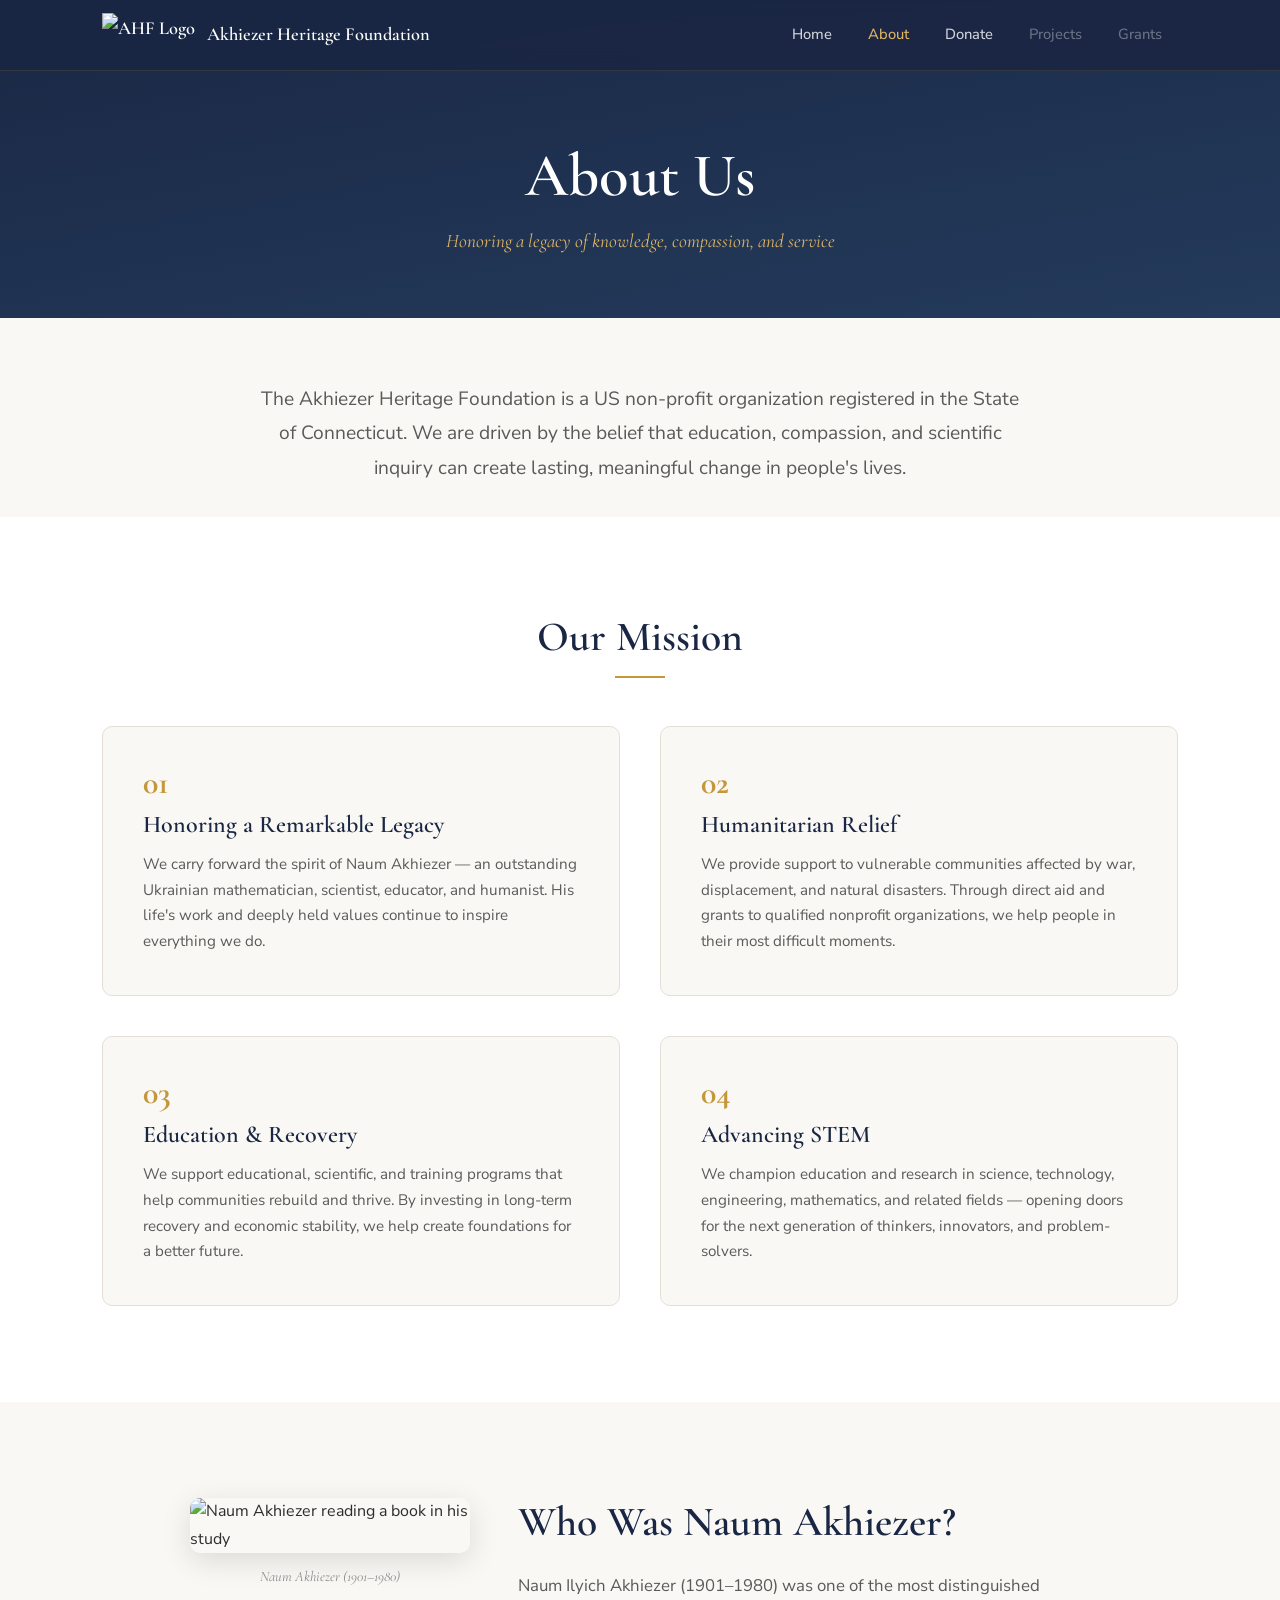
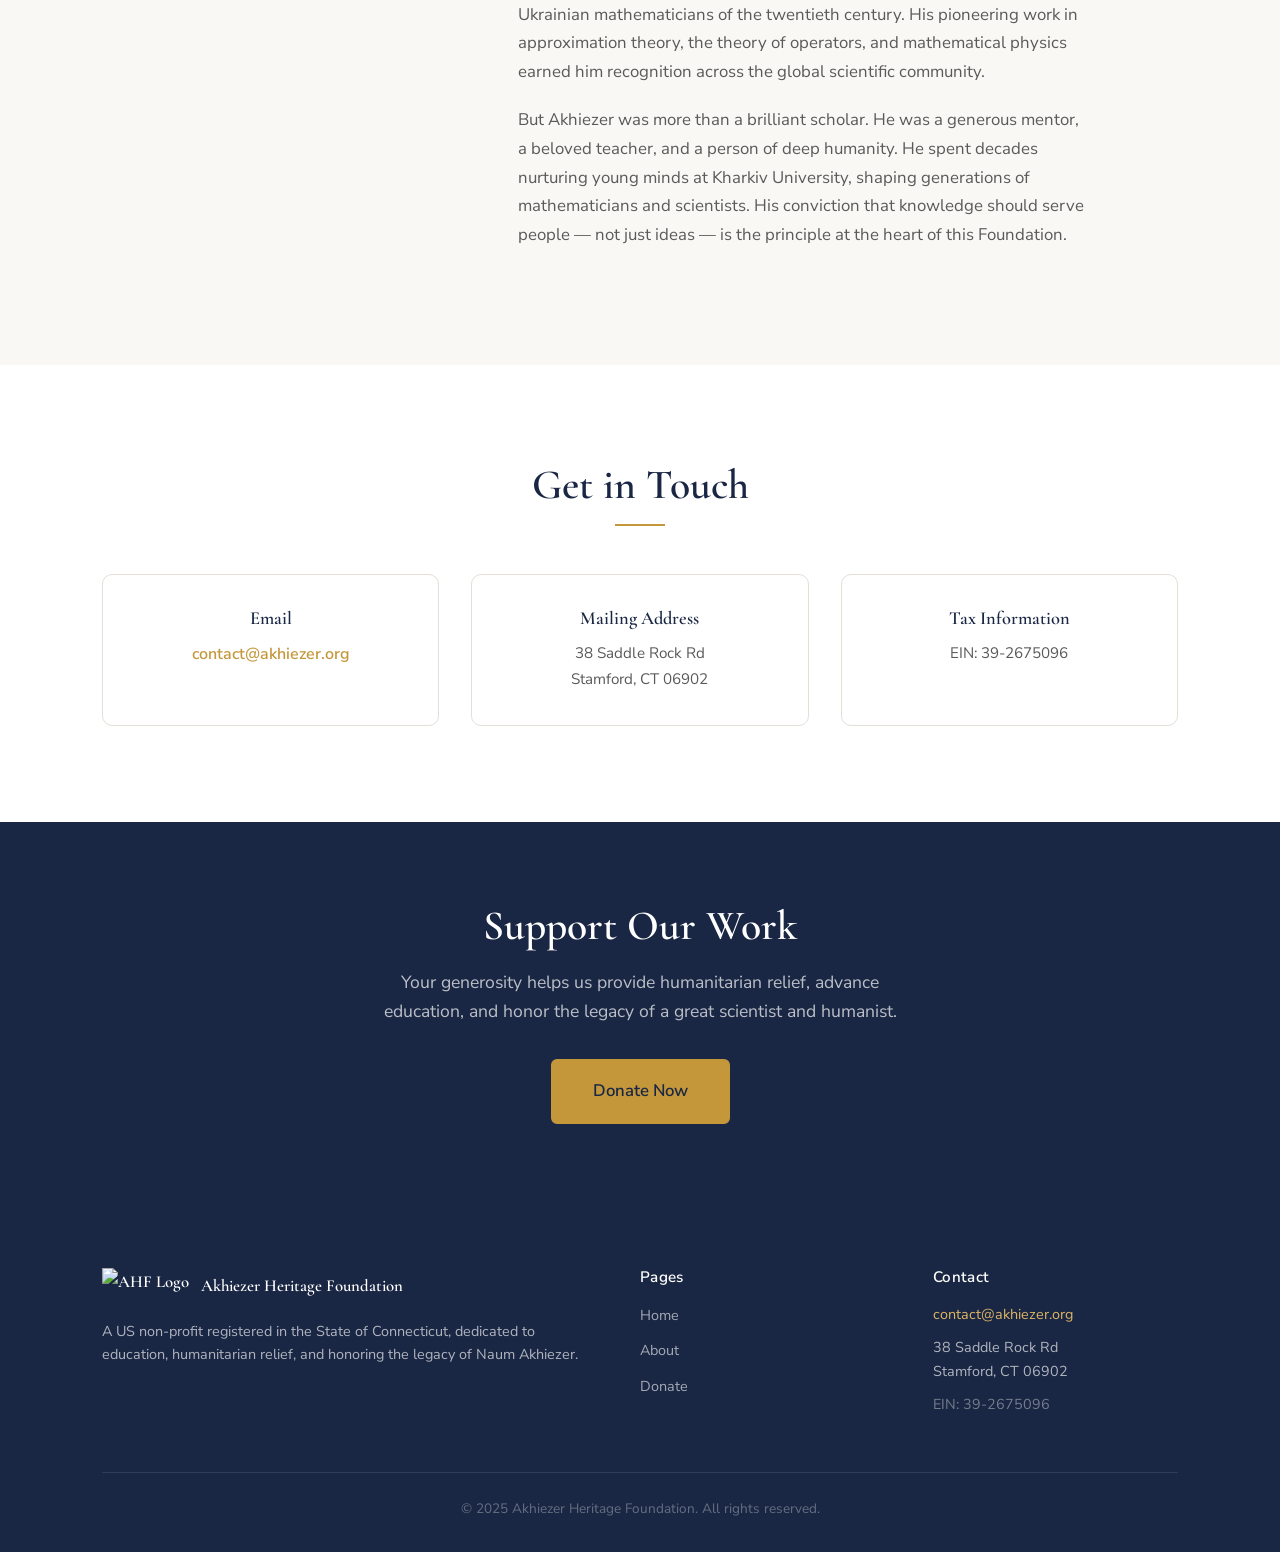
==== about.html @ db8b57c4 "Initial website version" ====
<!DOCTYPE html>
<html lang="en">
<head>
    <meta charset="UTF-8">
    <meta name="viewport" content="width=device-width, initial-scale=1.0">
    <title>About — Akhiezer Heritage Foundation</title>
    <link rel="stylesheet" href="styles.css">
    <link rel="preconnect" href="https://fonts.googleapis.com">
    <link rel="preconnect" href="https://fonts.gstatic.com" crossorigin>
    <link href="https://fonts.googleapis.com/css2?family=Cormorant+Garamond:ital,wght@0,400;0,500;0,600;0,700;1,400;1,500&family=Nunito+Sans:ital,wght@0,300;0,400;0,500;0,600;0,700;1,400&display=swap" rel="stylesheet">
</head>
<body>
    <nav class="navbar">
        <div class="nav-container">
            <a href="index.html" class="nav-logo">
                <img src="images/AHF_logo.jpeg" alt="AHF Logo" class="logo-img">
                <span class="logo-text">Akhiezer Heritage Foundation</span>
            </a>
            <button class="nav-toggle" aria-label="Toggle navigation">
                <span></span><span></span><span></span>
            </button>
            <ul class="nav-links">
                <li><a href="index.html">Home</a></li>
                <li><a href="about.html" class="active">About</a></li>
                <li><a href="donate.html">Donate</a></li>
                <li><a href="#" class="coming-soon">Projects</a></li>
                <li><a href="#" class="coming-soon">Grants</a></li>
            </ul>
        </div>
    </nav>

    <header class="page-header">
        <div class="container">
            <h1>About Us</h1>
            <p class="page-subtitle">Honoring a legacy of knowledge, compassion, and service</p>
        </div>
    </header>

    <section class="about-intro">
        <div class="container">
            <div class="about-lead">
                <p class="lead-text">The Akhiezer Heritage Foundation is a US non-profit organization registered in the State of Connecticut. We are driven by the belief that education, compassion, and scientific inquiry can create lasting, meaningful change in people's lives.</p>
            </div>
        </div>
    </section>

    <section class="about-mission">
        <div class="container">
            <h2 class="section-title">Our Mission</h2>
            <div class="mission-grid">
                <div class="mission-item">
                    <div class="mission-number">01</div>
                    <h3>Honoring a Remarkable Legacy</h3>
                    <p>We carry forward the spirit of Naum Akhiezer — an outstanding Ukrainian mathematician, scientist, educator, and humanist. His life's work and deeply held values continue to inspire everything we do.</p>
                </div>
                <div class="mission-item">
                    <div class="mission-number">02</div>
                    <h3>Humanitarian Relief</h3>
                    <p>We provide support to vulnerable communities affected by war, displacement, and natural disasters. Through direct aid and grants to qualified nonprofit organizations, we help people in their most difficult moments.</p>
                </div>
                <div class="mission-item">
                    <div class="mission-number">03</div>
                    <h3>Education & Recovery</h3>
                    <p>We support educational, scientific, and training programs that help communities rebuild and thrive. By investing in long-term recovery and economic stability, we help create foundations for a better future.</p>
                </div>
                <div class="mission-item">
                    <div class="mission-number">04</div>
                    <h3>Advancing STEM</h3>
                    <p>We champion education and research in science, technology, engineering, mathematics, and related fields — opening doors for the next generation of thinkers, innovators, and problem-solvers.</p>
                </div>
            </div>
        </div>
    </section>

    <section class="about-naum">
        <div class="container">
            <div class="naum-layout">
                <div class="naum-photo">
                    <img src="images/akhiezer.jpg" alt="Naum Akhiezer reading a book in his study">
                    <p class="photo-caption">Naum Akhiezer (1901–1980)</p>
                </div>
                <div class="naum-content">
                    <h2>Who Was Naum Akhiezer?</h2>
                    <p>Naum Ilyich Akhiezer (1901–1980) was one of the most distinguished Ukrainian mathematicians of the twentieth century. His pioneering work in approximation theory, the theory of operators, and mathematical physics earned him recognition across the global scientific community.</p>
                    <p>But Akhiezer was more than a brilliant scholar. He was a generous mentor, a beloved teacher, and a person of deep humanity. He spent decades nurturing young minds at Kharkiv University, shaping generations of mathematicians and scientists. His conviction that knowledge should serve people — not just ideas — is the principle at the heart of this Foundation.</p>
                </div>
            </div>
        </div>
    </section>

    <section class="about-contact">
        <div class="container">
            <h2 class="section-title">Get in Touch</h2>
            <div class="contact-grid">
                <div class="contact-card">
                    <h3>Email</h3>
                    <a href="mailto:contact@akhiezer.org">contact@akhiezer.org</a>
                </div>
                <div class="contact-card">
                    <h3>Mailing Address</h3>
                    <p>38 Saddle Rock Rd<br>Stamford, CT 06902</p>
                </div>
                <div class="contact-card">
                    <h3>Tax Information</h3>
                    <p>EIN: 39-2675096</p>
                </div>
            </div>
        </div>
    </section>

    <section class="cta">
        <div class="container">
            <div class="cta-content">
                <h2>Support Our Work</h2>
                <p>Your generosity helps us provide humanitarian relief, advance education, and honor the legacy of a great scientist and humanist.</p>
                <a href="donate.html" class="btn btn-primary btn-large">Donate Now</a>
            </div>
        </div>
    </section>

    <footer class="footer">
        <div class="container">
            <div class="footer-grid">
                <div class="footer-about">
                    <div class="footer-logo">
                        <img src="images/AHF_logo.jpeg" alt="AHF Logo" class="footer-logo-img">
                        <span>Akhiezer Heritage Foundation</span>
                    </div>
                    <p>A US non-profit registered in the State of Connecticut, dedicated to education, humanitarian relief, and honoring the legacy of Naum Akhiezer.</p>
                </div>
                <div class="footer-links">
                    <h4>Pages</h4>
                    <ul>
                        <li><a href="index.html">Home</a></li>
                        <li><a href="about.html">About</a></li>
                        <li><a href="donate.html">Donate</a></li>
                    </ul>
                </div>
                <div class="footer-contact">
                    <h4>Contact</h4>
                    <p><a href="mailto:contact@akhiezer.org">contact@akhiezer.org</a></p>
                    <p>38 Saddle Rock Rd<br>Stamford, CT 06902</p>
                    <p class="ein">EIN: 39-2675096</p>
                </div>
            </div>
            <div class="footer-bottom">
                <p>&copy; 2025 Akhiezer Heritage Foundation. All rights reserved.</p>
            </div>
        </div>
    </footer>

    <script src="main.js"></script>
</body>
</html>
---- styles.css ----
/* ==========================================
   Akhiezer Heritage Foundation — Styles
   Aesthetic: Warm, refined, editorial
   Fonts: Cormorant Garamond (display) + Nunito Sans (body)
   Palette: Deep navy, warm gold, soft cream
   ========================================== */

:root {
    --color-navy: #1a2744;
    --color-navy-light: #263a5e;
    --color-gold: #c4973b;
    --color-gold-light: #ddb565;
    --color-gold-pale: #f5e6c8;
    --color-cream: #faf8f4;
    --color-cream-dark: #f0ece4;
    --color-text: #2d2d2d;
    --color-text-light: #5a5a5a;
    --color-text-muted: #8a8a8a;
    --color-white: #ffffff;
    --color-border: #e4dfd6;

    --font-display: 'Cormorant Garamond', Georgia, serif;
    --font-body: 'Nunito Sans', -apple-system, BlinkMacSystemFont, sans-serif;

    --max-width: 1140px;
    --section-padding: 6rem 0;
}

/* ==========================================
   Reset & Base
   ========================================== */

*, *::before, *::after {
    margin: 0;
    padding: 0;
    box-sizing: border-box;
}

html {
    scroll-behavior: smooth;
    font-size: 16px;
}

body {
    font-family: var(--font-body);
    color: var(--color-text);
    background-color: var(--color-cream);
    line-height: 1.7;
    -webkit-font-smoothing: antialiased;
    -moz-osx-font-smoothing: grayscale;
}

img { max-width: 100%; display: block; }

a {
    color: var(--color-gold);
    text-decoration: none;
    transition: color 0.2s ease;
}
a:hover { color: var(--color-gold-light); }

.container {
    max-width: var(--max-width);
    margin: 0 auto;
    padding: 0 2rem;
}

/* ==========================================
   Typography
   ========================================== */

h1, h2, h3, h4 {
    font-family: var(--font-display);
    font-weight: 600;
    line-height: 1.2;
    color: var(--color-navy);
}

h1 { font-size: clamp(2.4rem, 5vw, 3.8rem); }
h2 { font-size: clamp(1.8rem, 3.5vw, 2.6rem); }
h3 { font-size: clamp(1.2rem, 2vw, 1.5rem); }

.section-title {
    text-align: center;
    margin-bottom: 3rem;
    position: relative;
}
.section-title::after {
    content: '';
    display: block;
    width: 50px;
    height: 2px;
    background: var(--color-gold);
    margin: 0.8rem auto 0;
}

/* ==========================================
   Navbar
   ========================================== */

.navbar {
    position: fixed;
    top: 0;
    left: 0;
    right: 0;
    z-index: 1000;
    background: rgba(26, 39, 68, 0.97);
    backdrop-filter: blur(10px);
    -webkit-backdrop-filter: blur(10px);
    border-bottom: 1px solid rgba(196, 151, 59, 0.15);
}

.nav-container {
    max-width: var(--max-width);
    margin: 0 auto;
    padding: 0 2rem;
    display: flex;
    align-items: center;
    justify-content: space-between;
    height: 70px;
}

.nav-logo {
    display: flex;
    align-items: center;
    gap: 0.75rem;
    color: var(--color-white);
    font-family: var(--font-display);
    font-size: 1.15rem;
    font-weight: 600;
    text-decoration: none;
}
.nav-logo:hover { color: var(--color-gold-pale); }

.logo-img {
    height: 44px;
    width: auto;
    object-fit: contain;
}

.nav-links {
    display: flex;
    list-style: none;
    gap: 0.25rem;
}

.nav-links a {
    display: block;
    padding: 0.5rem 1rem;
    color: rgba(255,255,255,0.8);
    font-size: 0.92rem;
    font-weight: 500;
    text-decoration: none;
    border-radius: 6px;
    transition: all 0.2s ease;
}
.nav-links a:hover { color: #fff; background: rgba(255,255,255,0.08); }
.nav-links a.active { color: var(--color-gold-light); }
.nav-links a.coming-soon {
    color: rgba(255,255,255,0.35);
    cursor: default;
    position: relative;
}
.nav-links a.coming-soon:hover {
    background: none;
    color: rgba(255,255,255,0.35);
}

.nav-toggle {
    display: none;
    flex-direction: column;
    gap: 5px;
    background: none;
    border: none;
    cursor: pointer;
    padding: 4px;
}
.nav-toggle span {
    display: block;
    width: 24px;
    height: 2px;
    background: #fff;
    border-radius: 2px;
    transition: 0.3s;
}

/* ==========================================
   Hero
   ========================================== */

.hero {
    position: relative;
    min-height: 85vh;
    display: flex;
    align-items: center;
    justify-content: center;
    text-align: center;
    overflow: hidden;
    padding: 120px 2rem 80px;
}

.hero-bg {
    position: absolute;
    inset: 0;
    background:
        radial-gradient(ellipse at 30% 20%, rgba(196, 151, 59, 0.08) 0%, transparent 60%),
        radial-gradient(ellipse at 70% 80%, rgba(196, 151, 59, 0.05) 0%, transparent 50%),
        linear-gradient(170deg, var(--color-navy) 0%, #1e3050 40%, #243b5c 100%);
    z-index: 0;
}

.hero-bg::before {
    content: '';
    position: absolute;
    inset: 0;
    background: url("data:image/svg+xml,%3Csvg width='60' height='60' viewBox='0 0 60 60' xmlns='http://www.w3.org/2000/svg'%3E%3Cg fill='none' fill-rule='evenodd'%3E%3Cg fill='%23c4973b' fill-opacity='0.03'%3E%3Cpath d='M36 34v-4h-2v4h-4v2h4v4h2v-4h4v-2h-4zm0-30V0h-2v4h-4v2h4v4h2V6h4V4h-4zM6 34v-4H4v4H0v2h4v4h2v-4h4v-2H6zM6 4V0H4v4H0v2h4v4h2V6h4V4H6z'/%3E%3C/g%3E%3C/g%3E%3C/svg%3E");
    opacity: 0.6;
}

.hero-content {
    position: relative;
    z-index: 1;
    max-width: 720px;
    animation: fadeUp 0.8s ease-out;
}

.hero-logo {
    width: 180px;
    height: auto;
    margin: 0 auto 2rem;
    filter: drop-shadow(0 4px 20px rgba(0,0,0,0.3));
}

.hero-tagline {
    font-family: var(--font-body);
    font-size: 0.85rem;
    font-weight: 600;
    letter-spacing: 0.15em;
    text-transform: uppercase;
    color: var(--color-gold);
    margin-bottom: 1.5rem;
}

.hero h1 {
    color: var(--color-white);
    font-weight: 700;
    margin-bottom: 1.5rem;
    line-height: 1.1;
}

.hero-description {
    font-size: 1.15rem;
    line-height: 1.75;
    color: rgba(255, 255, 255, 0.72);
    margin-bottom: 2.5rem;
    max-width: 580px;
    margin-left: auto;
    margin-right: auto;
}

.hero-actions {
    display: flex;
    gap: 1rem;
    justify-content: center;
    flex-wrap: wrap;
}

/* ==========================================
   Buttons
   ========================================== */

.btn {
    display: inline-block;
    padding: 0.8rem 2rem;
    font-family: var(--font-body);
    font-size: 0.95rem;
    font-weight: 600;
    border-radius: 6px;
    text-decoration: none;
    transition: all 0.25s ease;
    cursor: pointer;
    border: 2px solid transparent;
}

.btn-primary {
    background: var(--color-gold);
    color: var(--color-navy);
    border-color: var(--color-gold);
}
.btn-primary:hover {
    background: var(--color-gold-light);
    border-color: var(--color-gold-light);
    color: var(--color-navy);
    transform: translateY(-1px);
    box-shadow: 0 4px 16px rgba(196, 151, 59, 0.3);
}

.btn-secondary {
    background: transparent;
    color: var(--color-white);
    border-color: rgba(255,255,255,0.3);
}
.btn-secondary:hover {
    border-color: var(--color-gold);
    color: var(--color-gold);
}

.btn-outline {
    background: transparent;
    color: var(--color-navy);
    border-color: var(--color-navy);
}
.btn-outline:hover {
    background: var(--color-navy);
    color: var(--color-white);
}

.btn-large {
    padding: 1rem 2.5rem;
    font-size: 1.05rem;
}

.text-link {
    font-weight: 600;
    color: var(--color-gold);
    display: inline-block;
    border-bottom: 1px solid transparent;
    transition: border-color 0.2s;
}
.text-link:hover { border-color: var(--color-gold); }

/* ==========================================
   Pillars
   ========================================== */

.pillars {
    padding: var(--section-padding);
    background: var(--color-white);
}

.pillars-grid {
    display: grid;
    grid-template-columns: repeat(3, 1fr);
    gap: 2.5rem;
}

.pillar-card {
    padding: 2.5rem 2rem;
    border-radius: 10px;
    border: 1px solid var(--color-border);
    background: var(--color-cream);
    transition: transform 0.25s ease, box-shadow 0.25s ease;
}
.pillar-card:hover {
    transform: translateY(-4px);
    box-shadow: 0 12px 40px rgba(0,0,0,0.06);
}

.pillar-icon {
    width: 60px;
    height: 60px;
    border-radius: 50%;
    background: var(--color-gold-pale);
    color: var(--color-gold);
    display: flex;
    align-items: center;
    justify-content: center;
    margin-bottom: 1.5rem;
}

.pillar-card h3 {
    margin-bottom: 0.75rem;
}

.pillar-card p {
    color: var(--color-text-light);
    font-size: 0.95rem;
}

/* ==========================================
   Legacy (Homepage)
   ========================================== */

.legacy {
    padding: var(--section-padding);
    background: var(--color-cream);
}

.legacy-content {
    display: grid;
    grid-template-columns: 280px 1fr;
    gap: 3rem;
    align-items: start;
    max-width: 900px;
    margin: 0 auto;
}

.legacy-photo img,
.naum-photo img {
    border-radius: 10px;
    box-shadow: 0 8px 30px rgba(0,0,0,0.12);
    width: 100%;
    height: auto;
}

.photo-caption {
    text-align: center;
    font-family: var(--font-display);
    font-style: italic;
    font-size: 0.9rem;
    color: var(--color-text-muted);
    margin-top: 0.75rem;
}

.legacy-text h2 {
    margin-bottom: 1.5rem;
}

.legacy-text p {
    color: var(--color-text-light);
    font-size: 1.05rem;
    margin-bottom: 1.25rem;
}

.legacy-text .text-link {
    margin-top: 0.5rem;
}

/* ==========================================
   CTA
   ========================================== */

.cta {
    padding: 5rem 0;
    background: var(--color-navy);
    text-align: center;
}

.cta-content h2 {
    color: var(--color-white);
    margin-bottom: 1rem;
}

.cta-content p {
    color: rgba(255,255,255,0.7);
    font-size: 1.1rem;
    max-width: 520px;
    margin: 0 auto 2rem;
}

/* ==========================================
   Page Header (About, Donate)
   ========================================== */

.page-header {
    padding: 140px 0 60px;
    background: linear-gradient(170deg, var(--color-navy) 0%, #243b5c 100%);
    text-align: center;
}

.page-header h1 {
    color: var(--color-white);
    margin-bottom: 0.75rem;
}

.page-subtitle {
    font-family: var(--font-display);
    font-style: italic;
    font-size: 1.2rem;
    color: var(--color-gold-light);
}

/* ==========================================
   About Page
   ========================================== */

.about-intro {
    padding: 4rem 0 2rem;
}

.lead-text {
    font-size: 1.2rem;
    line-height: 1.8;
    color: var(--color-text-light);
    max-width: 760px;
    margin: 0 auto;
    text-align: center;
}

.about-mission {
    padding: var(--section-padding);
    background: var(--color-white);
}

.mission-grid {
    display: grid;
    grid-template-columns: repeat(2, 1fr);
    gap: 2.5rem;
}

.mission-item {
    padding: 2.5rem;
    border-radius: 10px;
    border: 1px solid var(--color-border);
    background: var(--color-cream);
}

.mission-number {
    font-family: var(--font-display);
    font-size: 2rem;
    font-weight: 700;
    color: var(--color-gold);
    margin-bottom: 0.75rem;
    line-height: 1;
}

.mission-item h3 {
    margin-bottom: 0.75rem;
}

.mission-item p {
    color: var(--color-text-light);
    font-size: 0.95rem;
}

/* Naum Akhiezer section on About page */
.about-naum {
    padding: var(--section-padding);
    background: var(--color-cream);
}

.naum-layout {
    display: grid;
    grid-template-columns: 280px 1fr;
    gap: 3rem;
    align-items: start;
    max-width: 900px;
    margin: 0 auto;
}

.naum-photo {
    position: sticky;
    top: 100px;
}

.naum-content h2 {
    margin-bottom: 1.5rem;
}

.naum-content p {
    color: var(--color-text-light);
    font-size: 1.05rem;
    margin-bottom: 1.25rem;
}

.about-contact {
    padding: var(--section-padding);
    background: var(--color-white);
}

.contact-grid {
    display: grid;
    grid-template-columns: repeat(3, 1fr);
    gap: 2rem;
    text-align: center;
}

.contact-card {
    padding: 2rem;
    border-radius: 10px;
    border: 1px solid var(--color-border);
}

.contact-card h3 {
    margin-bottom: 0.75rem;
    font-size: 1.15rem;
}

.contact-card a {
    color: var(--color-gold);
    font-weight: 600;
}

.contact-card p {
    color: var(--color-text-light);
    font-size: 0.95rem;
}

/* ==========================================
   Donate Page
   ========================================== */

.donate-intro {
    padding: 4rem 0 2rem;
}

.donate-tax-info {
    padding: 0 0 3rem;
}

.info-banner {
    max-width: 760px;
    margin: 0 auto;
    display: flex;
    gap: 1.5rem;
    padding: 2rem;
    background: var(--color-gold-pale);
    border-radius: 10px;
    border-left: 4px solid var(--color-gold);
}

.info-icon {
    flex-shrink: 0;
    color: var(--color-gold);
    margin-top: 2px;
}

.info-text h3 {
    margin-bottom: 0.5rem;
    font-size: 1.15rem;
}

.info-text p {
    color: var(--color-text-light);
    font-size: 0.95rem;
    margin-bottom: 0.5rem;
}
.info-text p:last-child { margin-bottom: 0; }

.donate-methods {
    padding: var(--section-padding);
    background: var(--color-white);
}

.methods-grid {
    display: grid;
    grid-template-columns: repeat(3, 1fr);
    gap: 2rem;
}

.method-card {
    padding: 2.5rem 2rem;
    border-radius: 10px;
    border: 1px solid var(--color-border);
    background: var(--color-cream);
    text-align: center;
    display: flex;
    flex-direction: column;
    align-items: center;
}

.method-icon {
    width: 72px;
    height: 72px;
    border-radius: 50%;
    background: var(--color-gold-pale);
    color: var(--color-gold);
    display: flex;
    align-items: center;
    justify-content: center;
    margin-bottom: 1.5rem;
}

.method-card h3 {
    margin-bottom: 0.75rem;
}

.method-card p {
    color: var(--color-text-light);
    font-size: 0.95rem;
    margin-bottom: 1.25rem;
}

.method-note {
    font-size: 0.85rem !important;
    color: var(--color-text-muted) !important;
    margin-top: auto;
    margin-bottom: 0 !important;
}

.paypal-button-wrapper {
    margin: 0.5rem 0 1rem;
}

.paypal-button-wrapper form {
    display: inline-block;
}

.check-details {
    text-align: left;
    width: 100%;
    padding: 1.25rem;
    background: var(--color-white);
    border-radius: 8px;
    border: 1px solid var(--color-border);
}

.check-details p {
    font-size: 0.92rem;
    margin-bottom: 0.75rem;
}
.check-details p:last-child { margin-bottom: 0; }

.donate-impact {
    padding: var(--section-padding);
    background: var(--color-cream);
    text-align: center;
}

.impact-content {
    max-width: 640px;
    margin: 0 auto;
}

.impact-content h2 {
    margin-bottom: 1.25rem;
}

.impact-content p {
    color: var(--color-text-light);
    font-size: 1.05rem;
}

/* ==========================================
   Footer
   ========================================== */

.footer {
    background: var(--color-navy);
    color: rgba(255,255,255,0.65);
    padding: 4rem 0 2rem;
}

.footer-grid {
    display: grid;
    grid-template-columns: 2fr 1fr 1fr;
    gap: 3rem;
    padding-bottom: 3rem;
    border-bottom: 1px solid rgba(255,255,255,0.1);
}

.footer-logo {
    display: flex;
    align-items: center;
    gap: 0.75rem;
    font-family: var(--font-display);
    font-size: 1.05rem;
    font-weight: 600;
    color: var(--color-white);
    margin-bottom: 1rem;
}

.footer-logo-img {
    height: 36px;
    width: auto;
    object-fit: contain;
}

.footer-about p {
    font-size: 0.9rem;
    line-height: 1.6;
}

.footer h4 {
    color: var(--color-white);
    font-size: 0.95rem;
    font-family: var(--font-body);
    font-weight: 600;
    margin-bottom: 1rem;
    letter-spacing: 0.02em;
}

.footer-links ul {
    list-style: none;
}

.footer-links li {
    margin-bottom: 0.5rem;
}

.footer-links a {
    color: rgba(255,255,255,0.6);
    font-size: 0.9rem;
    transition: color 0.2s;
}
.footer-links a:hover { color: var(--color-gold-light); }

.footer-contact p {
    font-size: 0.9rem;
    margin-bottom: 0.5rem;
}

.footer-contact a {
    color: var(--color-gold-light);
}

.ein {
    margin-top: 0.5rem;
    font-size: 0.85rem;
    opacity: 0.6;
}

.footer-bottom {
    padding-top: 1.5rem;
    text-align: center;
    font-size: 0.85rem;
    opacity: 0.5;
}

/* ==========================================
   Animations
   ========================================== */

@keyframes fadeUp {
    from {
        opacity: 0;
        transform: translateY(20px);
    }
    to {
        opacity: 1;
        transform: translateY(0);
    }
}

/* ==========================================
   Responsive
   ========================================== */

@media (max-width: 900px) {
    .pillars-grid,
    .methods-grid,
    .contact-grid {
        grid-template-columns: 1fr;
    }

    .mission-grid {
        grid-template-columns: 1fr;
    }

    .legacy-content,
    .naum-layout {
        grid-template-columns: 1fr;
        text-align: center;
    }

    .legacy-photo,
    .naum-photo {
        max-width: 300px;
        margin: 0 auto;
        position: static;
    }

    .legacy-text,
    .naum-content {
        text-align: left;
    }

    .footer-grid {
        grid-template-columns: 1fr;
        gap: 2rem;
    }

    .hero {
        min-height: 70vh;
        padding: 120px 1.5rem 60px;
    }

    .hero-logo {
        width: 140px;
    }
}

@media (max-width: 700px) {
    .nav-toggle { display: flex; }

    .nav-links {
        display: none;
        position: absolute;
        top: 70px;
        left: 0;
        right: 0;
        background: var(--color-navy);
        flex-direction: column;
        padding: 1rem;
        border-top: 1px solid rgba(255,255,255,0.08);
    }
    .nav-links.open { display: flex; }

    .nav-links a {
        padding: 0.75rem 1rem;
    }

    .info-banner {
        flex-direction: column;
    }

    .hero-description {
        font-size: 1rem;
    }

    .logo-text {
        font-size: 0.95rem;
    }
}
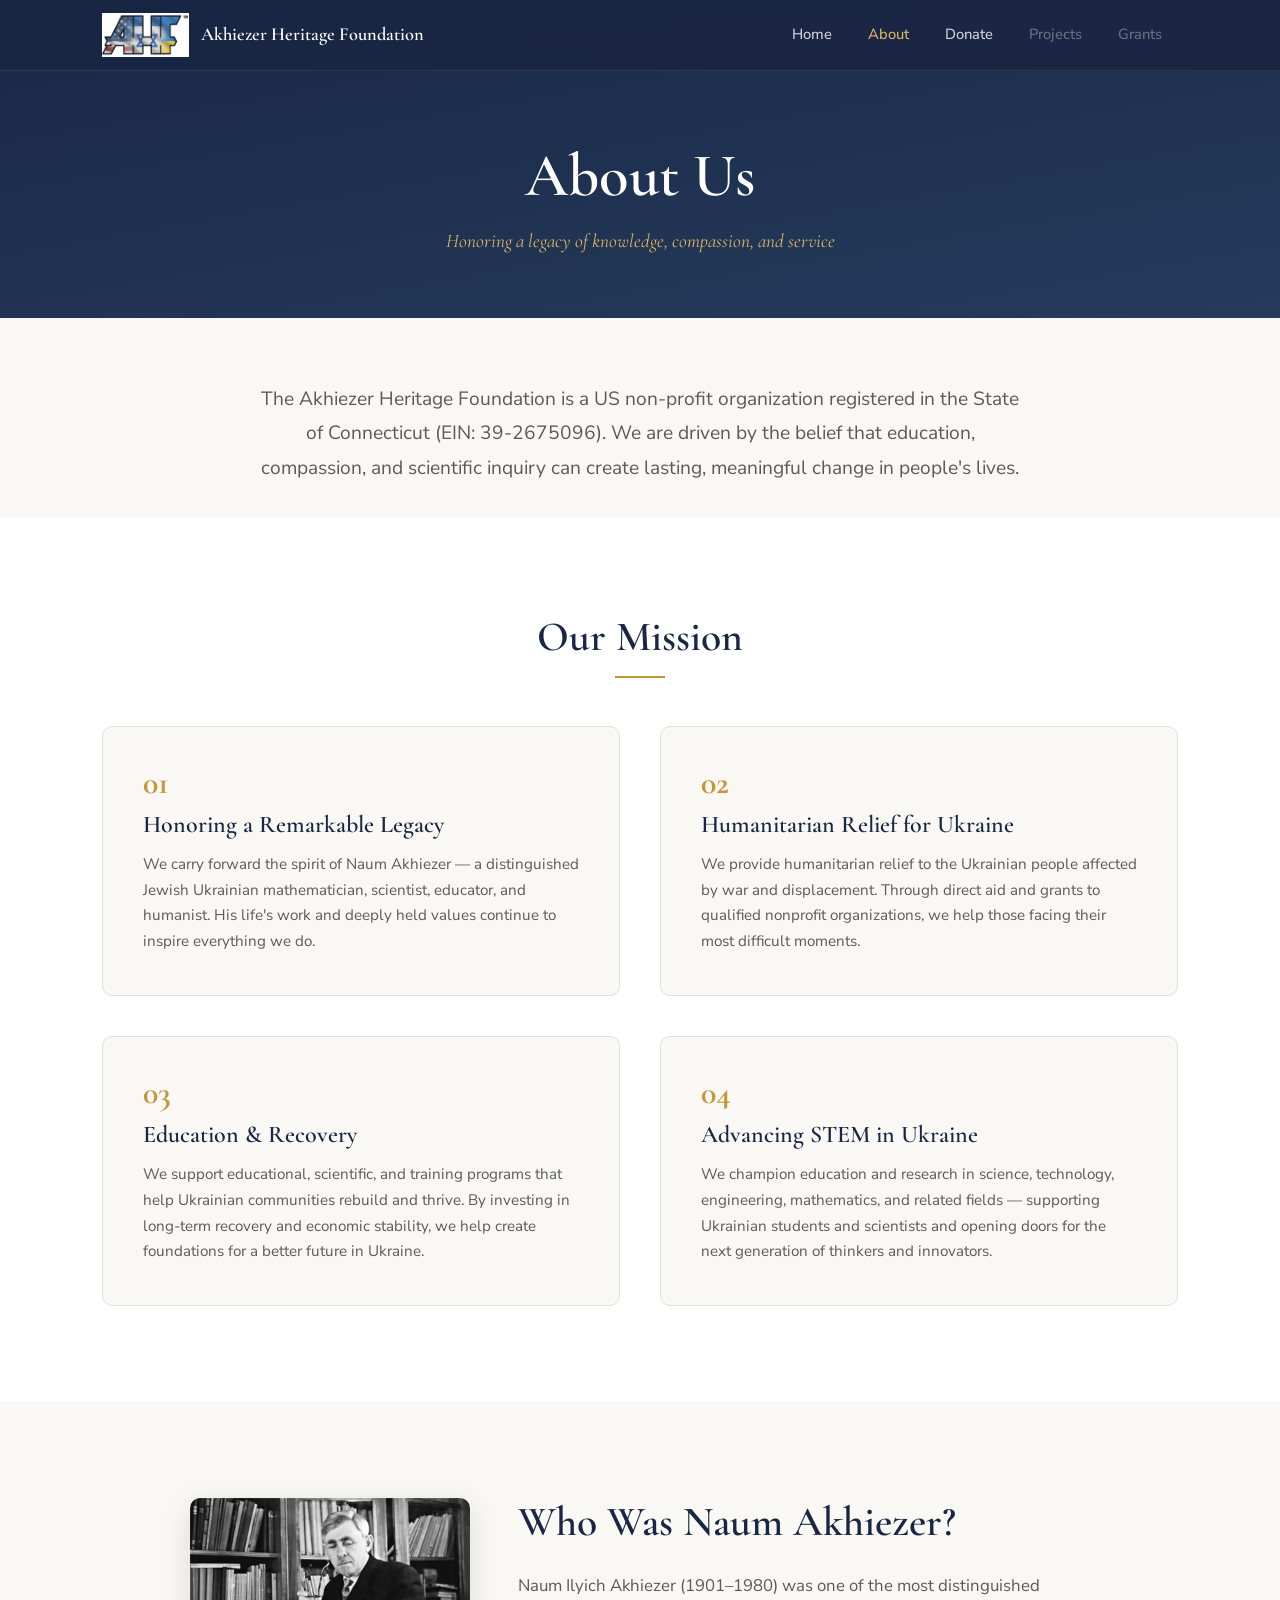
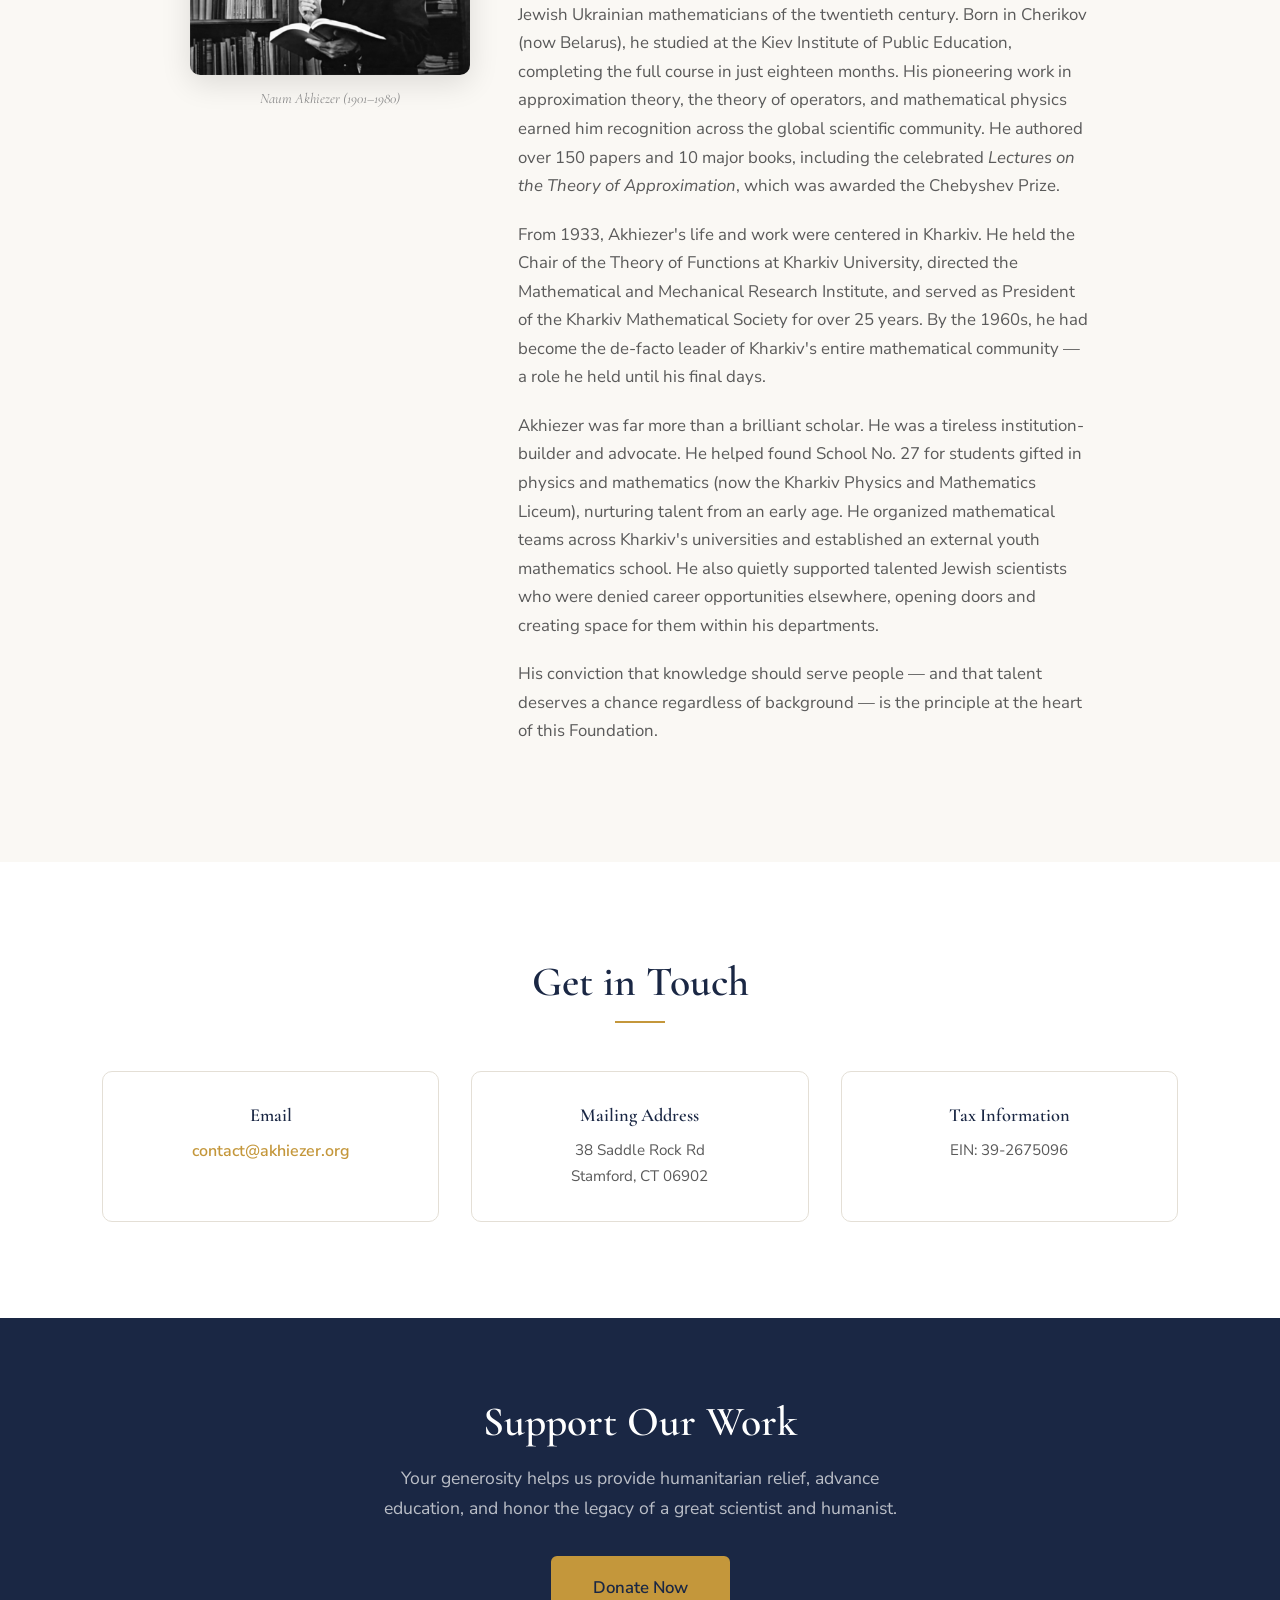
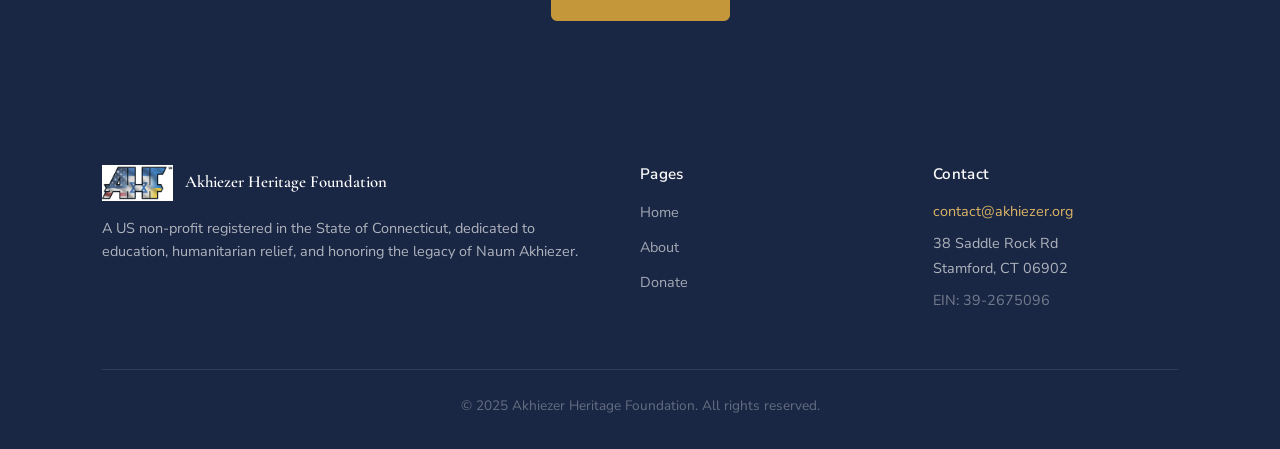
==== commit a58c3903: "removed uCare refs Updates in style and refs" ====
--- a/about.html
+++ b/about.html
@@ -39,7 +39,7 @@
     <section class="about-intro">
         <div class="container">
             <div class="about-lead">
-                <p class="lead-text">The Akhiezer Heritage Foundation is a US non-profit organization registered in the State of Connecticut. We are driven by the belief that education, compassion, and scientific inquiry can create lasting, meaningful change in people's lives.</p>
+                <p class="lead-text">The Akhiezer Heritage Foundation is a US non-profit organization registered in the State of Connecticut (EIN: 39-2675096). We are driven by the belief that education, compassion, and scientific inquiry can create lasting, meaningful change in people's lives.</p>
             </div>
         </div>
     </section>
@@ -51,22 +51,22 @@
                 <div class="mission-item">
                     <div class="mission-number">01</div>
                     <h3>Honoring a Remarkable Legacy</h3>
-                    <p>We carry forward the spirit of Naum Akhiezer — an outstanding Ukrainian mathematician, scientist, educator, and humanist. His life's work and deeply held values continue to inspire everything we do.</p>
+                    <p>We carry forward the spirit of Naum Akhiezer — a distinguished Jewish Ukrainian mathematician, scientist, educator, and humanist. His life's work and deeply held values continue to inspire everything we do.</p>
                 </div>
                 <div class="mission-item">
                     <div class="mission-number">02</div>
-                    <h3>Humanitarian Relief</h3>
-                    <p>We provide support to vulnerable communities affected by war, displacement, and natural disasters. Through direct aid and grants to qualified nonprofit organizations, we help people in their most difficult moments.</p>
+                    <h3>Humanitarian Relief for Ukraine</h3>
+                    <p>We provide humanitarian relief to the Ukrainian people affected by war and displacement. Through direct aid and grants to qualified nonprofit organizations, we help those facing their most difficult moments.</p>
                 </div>
                 <div class="mission-item">
                     <div class="mission-number">03</div>
                     <h3>Education & Recovery</h3>
-                    <p>We support educational, scientific, and training programs that help communities rebuild and thrive. By investing in long-term recovery and economic stability, we help create foundations for a better future.</p>
+                    <p>We support educational, scientific, and training programs that help Ukrainian communities rebuild and thrive. By investing in long-term recovery and economic stability, we help create foundations for a better future in Ukraine.</p>
                 </div>
                 <div class="mission-item">
                     <div class="mission-number">04</div>
-                    <h3>Advancing STEM</h3>
-                    <p>We champion education and research in science, technology, engineering, mathematics, and related fields — opening doors for the next generation of thinkers, innovators, and problem-solvers.</p>
+                    <h3>Advancing STEM in Ukraine</h3>
+                    <p>We champion education and research in science, technology, engineering, mathematics, and related fields — supporting Ukrainian students and scientists and opening doors for the next generation of thinkers and innovators.</p>
                 </div>
             </div>
         </div>
@@ -81,8 +81,10 @@
                 </div>
                 <div class="naum-content">
                     <h2>Who Was Naum Akhiezer?</h2>
-                    <p>Naum Ilyich Akhiezer (1901–1980) was one of the most distinguished Ukrainian mathematicians of the twentieth century. His pioneering work in approximation theory, the theory of operators, and mathematical physics earned him recognition across the global scientific community.</p>
-                    <p>But Akhiezer was more than a brilliant scholar. He was a generous mentor, a beloved teacher, and a person of deep humanity. He spent decades nurturing young minds at Kharkiv University, shaping generations of mathematicians and scientists. His conviction that knowledge should serve people — not just ideas — is the principle at the heart of this Foundation.</p>
+                    <p>Naum Ilyich Akhiezer (1901–1980) was one of the most distinguished Jewish Ukrainian mathematicians of the twentieth century. Born in Cherikov (now Belarus), he studied at the Kiev Institute of Public Education, completing the full course in just eighteen months. His pioneering work in approximation theory, the theory of operators, and mathematical physics earned him recognition across the global scientific community. He authored over 150 papers and 10 major books, including the celebrated <em>Lectures on the Theory of Approximation</em>, which was awarded the Chebyshev Prize.</p>
+                    <p>From 1933, Akhiezer's life and work were centered in Kharkiv. He held the Chair of the Theory of Functions at Kharkiv University, directed the Mathematical and Mechanical Research Institute, and served as President of the Kharkiv Mathematical Society for over 25 years. By the 1960s, he had become the de-facto leader of Kharkiv's entire mathematical community — a role he held until his final days.</p>
+                    <p>Akhiezer was far more than a brilliant scholar. He was a tireless institution-builder and advocate. He helped found School No. 27 for students gifted in physics and mathematics (now the Kharkiv Physics and Mathematics Liceum), nurturing talent from an early age. He organized mathematical teams across Kharkiv's universities and established an external youth mathematics school. He also quietly supported talented Jewish scientists who were denied career opportunities elsewhere, opening doors and creating space for them within his departments.</p>
+                    <p>His conviction that knowledge should serve people — and that talent deserves a chance regardless of background — is the principle at the heart of this Foundation.</p>
                 </div>
             </div>
         </div>
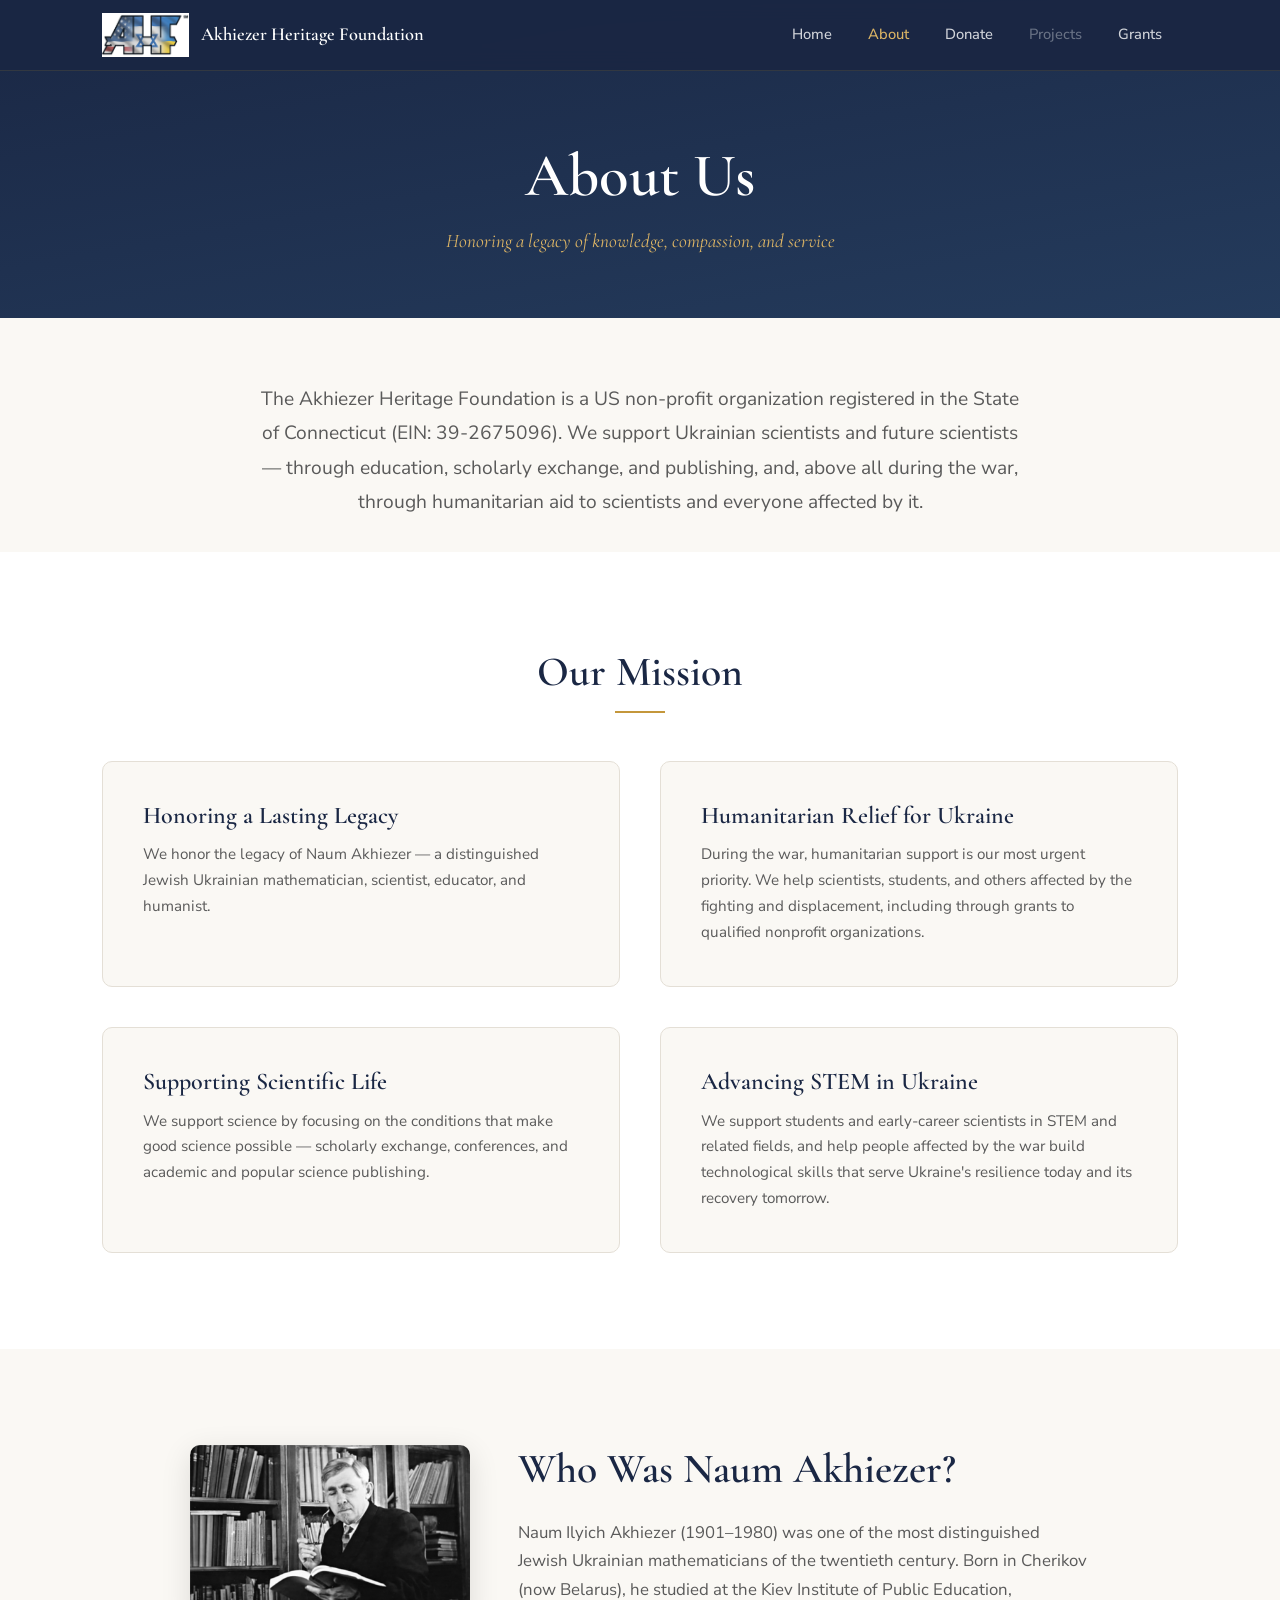
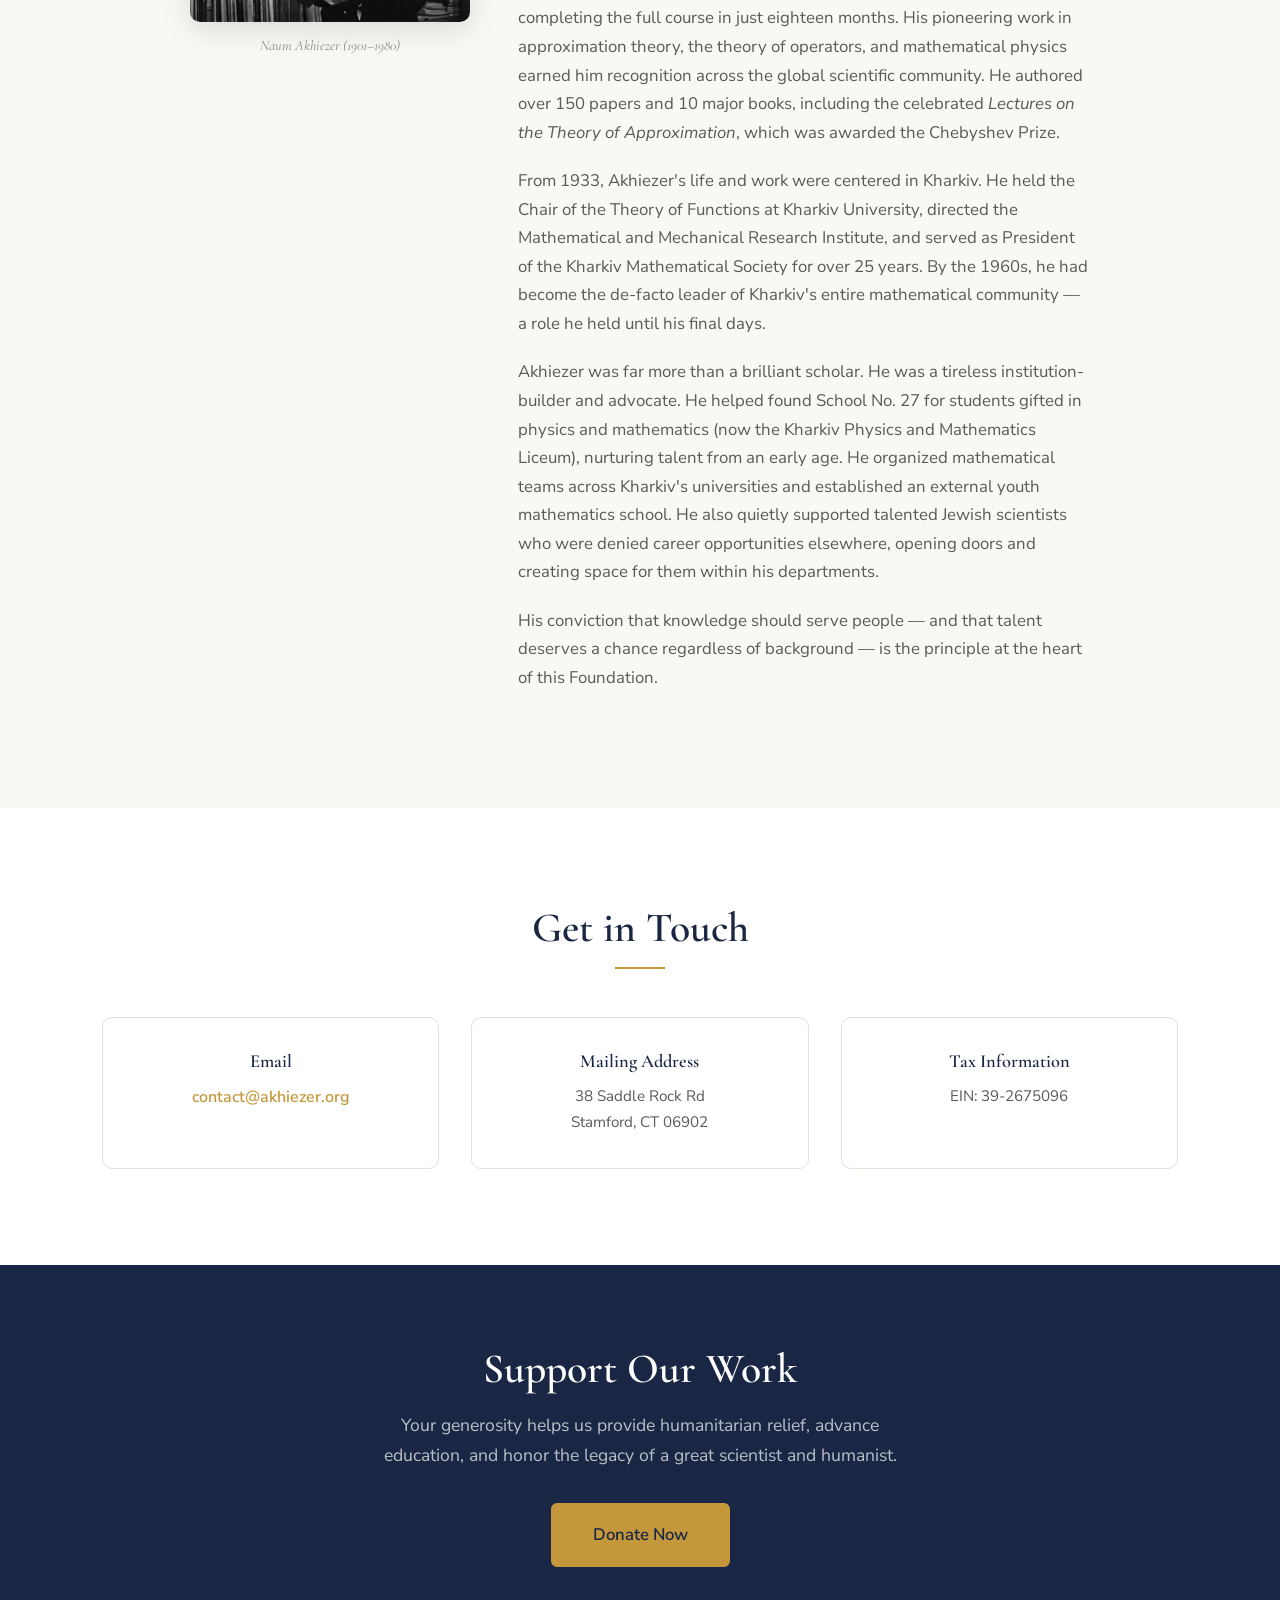
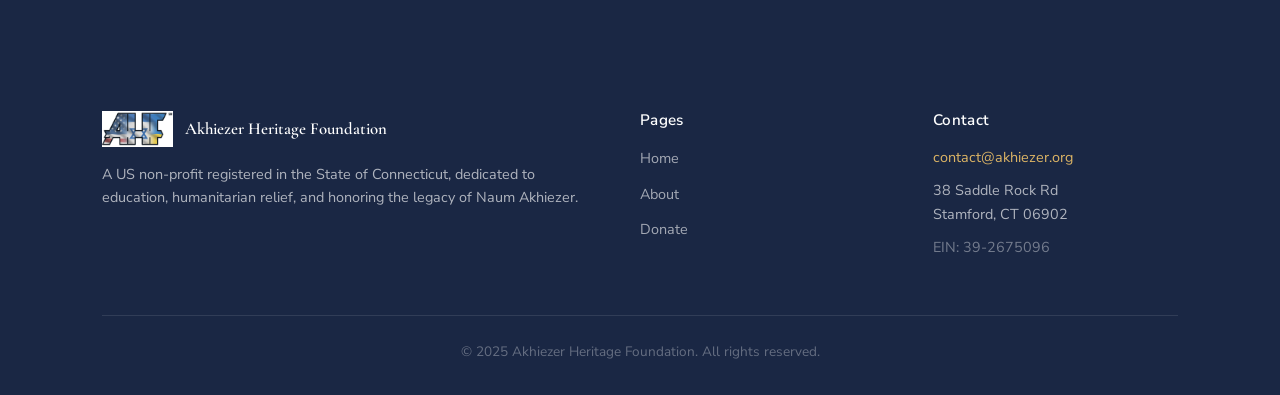
==== commit c4a2bf38: "Grants page added Updated the text of the About and Donate pages, added Grants page." ====
--- a/about.html
+++ b/about.html
@@ -1,156 +1,232 @@
-<!DOCTYPE html>
+<!doctype html>
 <html lang="en">
-<head>
-    <meta charset="UTF-8">
-    <meta name="viewport" content="width=device-width, initial-scale=1.0">
-    <title>About — Akhiezer Heritage Foundation</title>
-    <link rel="stylesheet" href="styles.css">
-    <link rel="preconnect" href="https://fonts.googleapis.com">
-    <link rel="preconnect" href="https://fonts.gstatic.com" crossorigin>
-    <link href="https://fonts.googleapis.com/css2?family=Cormorant+Garamond:ital,wght@0,400;0,500;0,600;0,700;1,400;1,500&family=Nunito+Sans:ital,wght@0,300;0,400;0,500;0,600;0,700;1,400&display=swap" rel="stylesheet">
-</head>
-<body>
-    <nav class="navbar">
-        <div class="nav-container">
-            <a href="index.html" class="nav-logo">
-                <img src="images/AHF_logo.jpeg" alt="AHF Logo" class="logo-img">
-                <span class="logo-text">Akhiezer Heritage Foundation</span>
-            </a>
-            <button class="nav-toggle" aria-label="Toggle navigation">
-                <span></span><span></span><span></span>
-            </button>
-            <ul class="nav-links">
-                <li><a href="index.html">Home</a></li>
-                <li><a href="about.html" class="active">About</a></li>
-                <li><a href="donate.html">Donate</a></li>
-                <li><a href="#" class="coming-soon">Projects</a></li>
-                <li><a href="#" class="coming-soon">Grants</a></li>
-            </ul>
-        </div>
-    </nav>
-
-    <header class="page-header">
-        <div class="container">
-            <h1>About Us</h1>
-            <p class="page-subtitle">Honoring a legacy of knowledge, compassion, and service</p>
-        </div>
-    </header>
-
-    <section class="about-intro">
-        <div class="container">
-            <div class="about-lead">
-                <p class="lead-text">The Akhiezer Heritage Foundation is a US non-profit organization registered in the State of Connecticut (EIN: 39-2675096). We are driven by the belief that education, compassion, and scientific inquiry can create lasting, meaningful change in people's lives.</p>
-            </div>
-        </div>
-    </section>
-
-    <section class="about-mission">
-        <div class="container">
-            <h2 class="section-title">Our Mission</h2>
-            <div class="mission-grid">
-                <div class="mission-item">
-                    <div class="mission-number">01</div>
-                    <h3>Honoring a Remarkable Legacy</h3>
-                    <p>We carry forward the spirit of Naum Akhiezer — a distinguished Jewish Ukrainian mathematician, scientist, educator, and humanist. His life's work and deeply held values continue to inspire everything we do.</p>
-                </div>
-                <div class="mission-item">
-                    <div class="mission-number">02</div>
-                    <h3>Humanitarian Relief for Ukraine</h3>
-                    <p>We provide humanitarian relief to the Ukrainian people affected by war and displacement. Through direct aid and grants to qualified nonprofit organizations, we help those facing their most difficult moments.</p>
-                </div>
-                <div class="mission-item">
-                    <div class="mission-number">03</div>
-                    <h3>Education & Recovery</h3>
-                    <p>We support educational, scientific, and training programs that help Ukrainian communities rebuild and thrive. By investing in long-term recovery and economic stability, we help create foundations for a better future in Ukraine.</p>
-                </div>
-                <div class="mission-item">
-                    <div class="mission-number">04</div>
-                    <h3>Advancing STEM in Ukraine</h3>
-                    <p>We champion education and research in science, technology, engineering, mathematics, and related fields — supporting Ukrainian students and scientists and opening doors for the next generation of thinkers and innovators.</p>
-                </div>
-            </div>
-        </div>
-    </section>
-
-    <section class="about-naum">
-        <div class="container">
-            <div class="naum-layout">
-                <div class="naum-photo">
-                    <img src="images/akhiezer.jpg" alt="Naum Akhiezer reading a book in his study">
-                    <p class="photo-caption">Naum Akhiezer (1901–1980)</p>
-                </div>
-                <div class="naum-content">
-                    <h2>Who Was Naum Akhiezer?</h2>
-                    <p>Naum Ilyich Akhiezer (1901–1980) was one of the most distinguished Jewish Ukrainian mathematicians of the twentieth century. Born in Cherikov (now Belarus), he studied at the Kiev Institute of Public Education, completing the full course in just eighteen months. His pioneering work in approximation theory, the theory of operators, and mathematical physics earned him recognition across the global scientific community. He authored over 150 papers and 10 major books, including the celebrated <em>Lectures on the Theory of Approximation</em>, which was awarded the Chebyshev Prize.</p>
-                    <p>From 1933, Akhiezer's life and work were centered in Kharkiv. He held the Chair of the Theory of Functions at Kharkiv University, directed the Mathematical and Mechanical Research Institute, and served as President of the Kharkiv Mathematical Society for over 25 years. By the 1960s, he had become the de-facto leader of Kharkiv's entire mathematical community — a role he held until his final days.</p>
-                    <p>Akhiezer was far more than a brilliant scholar. He was a tireless institution-builder and advocate. He helped found School No. 27 for students gifted in physics and mathematics (now the Kharkiv Physics and Mathematics Liceum), nurturing talent from an early age. He organized mathematical teams across Kharkiv's universities and established an external youth mathematics school. He also quietly supported talented Jewish scientists who were denied career opportunities elsewhere, opening doors and creating space for them within his departments.</p>
-                    <p>His conviction that knowledge should serve people — and that talent deserves a chance regardless of background — is the principle at the heart of this Foundation.</p>
-                </div>
-            </div>
-        </div>
-    </section>
-
-    <section class="about-contact">
-        <div class="container">
-            <h2 class="section-title">Get in Touch</h2>
-            <div class="contact-grid">
-                <div class="contact-card">
-                    <h3>Email</h3>
-                    <a href="mailto:contact@akhiezer.org">contact@akhiezer.org</a>
-                </div>
-                <div class="contact-card">
-                    <h3>Mailing Address</h3>
-                    <p>38 Saddle Rock Rd<br>Stamford, CT 06902</p>
-                </div>
-                <div class="contact-card">
-                    <h3>Tax Information</h3>
-                    <p>EIN: 39-2675096</p>
-                </div>
-            </div>
-        </div>
-    </section>
-
-    <section class="cta">
-        <div class="container">
-            <div class="cta-content">
-                <h2>Support Our Work</h2>
-                <p>Your generosity helps us provide humanitarian relief, advance education, and honor the legacy of a great scientist and humanist.</p>
-                <a href="donate.html" class="btn btn-primary btn-large">Donate Now</a>
-            </div>
-        </div>
-    </section>
-
-    <footer class="footer">
-        <div class="container">
-            <div class="footer-grid">
-                <div class="footer-about">
-                    <div class="footer-logo">
-                        <img src="images/AHF_logo.jpeg" alt="AHF Logo" class="footer-logo-img">
-                        <span>Akhiezer Heritage Foundation</span>
-                    </div>
-                    <p>A US non-profit registered in the State of Connecticut, dedicated to education, humanitarian relief, and honoring the legacy of Naum Akhiezer.</p>
-                </div>
-                <div class="footer-links">
-                    <h4>Pages</h4>
-                    <ul>
-                        <li><a href="index.html">Home</a></li>
-                        <li><a href="about.html">About</a></li>
-                        <li><a href="donate.html">Donate</a></li>
-                    </ul>
-                </div>
-                <div class="footer-contact">
-                    <h4>Contact</h4>
-                    <p><a href="mailto:contact@akhiezer.org">contact@akhiezer.org</a></p>
-                    <p>38 Saddle Rock Rd<br>Stamford, CT 06902</p>
-                    <p class="ein">EIN: 39-2675096</p>
-                </div>
-            </div>
-            <div class="footer-bottom">
-                <p>&copy; 2025 Akhiezer Heritage Foundation. All rights reserved.</p>
-            </div>
-        </div>
-    </footer>
-
-    <script src="main.js"></script>
-</body>
+    <head>
+        <meta charset="UTF-8" />
+        <meta name="viewport" content="width=device-width, initial-scale=1.0" />
+        <title>About — Akhiezer Heritage Foundation</title>
+        <link rel="stylesheet" href="styles.css" />
+        <link rel="preconnect" href="https://fonts.googleapis.com" />
+        <link rel="preconnect" href="https://fonts.gstatic.com" crossorigin />
+        <link
+            href="https://fonts.googleapis.com/css2?family=Cormorant+Garamond:ital,wght@0,400;0,500;0,600;0,700;1,400;1,500&family=Nunito+Sans:ital,wght@0,300;0,400;0,500;0,600;0,700;1,400&display=swap"
+            rel="stylesheet"
+        />
+    </head>
+    <body>
+        <nav class="navbar">
+            <div class="nav-container">
+                <a href="index.html" class="nav-logo">
+                    <img src="images/AHF_logo.jpeg" alt="AHF Logo" class="logo-img" />
+                    <span class="logo-text">Akhiezer Heritage Foundation</span>
+                </a>
+                <button class="nav-toggle" aria-label="Toggle navigation">
+                    <span></span><span></span><span></span>
+                </button>
+                <ul class="nav-links">
+                    <li><a href="index.html">Home</a></li>
+                    <li><a href="about.html" class="active">About</a></li>
+                    <li><a href="donate.html">Donate</a></li>
+                    <li><a href="#" class="coming-soon">Projects</a></li>
+                    <li><a href="grants.html">Grants</a></li>
+                </ul>
+            </div>
+        </nav>
+
+        <header class="page-header">
+            <div class="container">
+                <h1>About Us</h1>
+                <p class="page-subtitle">
+                    Honoring a legacy of knowledge, compassion, and service
+                </p>
+            </div>
+        </header>
+
+        <section class="about-intro">
+            <div class="container">
+                <div class="about-lead">
+                    <p class="lead-text">
+                        The Akhiezer Heritage Foundation is a US non-profit organization
+                        registered in the State of Connecticut (EIN: 39-2675096). We
+                        support Ukrainian scientists and future scientists — through
+                        education, scholarly exchange, and publishing, and, above all
+                        during the war, through humanitarian aid to scientists and
+                        everyone affected by it.
+                    </p>
+                </div>
+            </div>
+        </section>
+
+        <section class="about-mission">
+            <div class="container">
+                <h2 class="section-title">Our Mission</h2>
+                <div class="mission-grid">
+                    <div class="mission-item">
+                        <h3>Honoring a Lasting Legacy</h3>
+                        <p>
+                            We honor the legacy of Naum Akhiezer — a distinguished
+                            Jewish Ukrainian mathematician, scientist, educator, and
+                            humanist.
+                        </p>
+                    </div>
+                    <div class="mission-item">
+                        <h3>Humanitarian Relief for Ukraine</h3>
+                        <p>
+                            During the war, humanitarian support is our most urgent
+                            priority. We help scientists, students, and others affected
+                            by the fighting and displacement, including through grants to
+                            qualified nonprofit organizations.
+                        </p>
+                    </div>
+                    <div class="mission-item">
+                        <h3>Supporting Scientific Life</h3>
+                        <p>
+                            We support science by focusing on the conditions that make
+                            good science possible — scholarly exchange, conferences, and
+                            academic and popular science publishing.
+                        </p>
+                    </div>
+                    <div class="mission-item">
+                        <h3>Advancing STEM in Ukraine</h3>
+                        <p>
+                            We support students and early-career scientists in STEM and
+                            related fields, and help people affected by the war build
+                            technological skills that serve Ukraine's resilience today
+                            and its recovery tomorrow.
+                        </p>
+                    </div>
+                </div>
+            </div>
+        </section>
+
+        <section class="about-naum">
+            <div class="container">
+                <div class="naum-layout">
+                    <div class="naum-photo">
+                        <img
+                            src="images/akhiezer.jpg"
+                            alt="Naum Akhiezer reading a book in his study"
+                        />
+                        <p class="photo-caption">Naum Akhiezer (1901–1980)</p>
+                    </div>
+                    <div class="naum-content">
+                        <h2>Who Was Naum Akhiezer?</h2>
+                        <p>
+                            Naum Ilyich Akhiezer (1901–1980) was one of the most
+                            distinguished Jewish Ukrainian mathematicians of the twentieth
+                            century. Born in Cherikov (now Belarus), he studied at the
+                            Kiev Institute of Public Education, completing the full course
+                            in just eighteen months. His pioneering work in approximation
+                            theory, the theory of operators, and mathematical physics
+                            earned him recognition across the global scientific community.
+                            He authored over 150 papers and 10 major books, including the
+                            celebrated <em>Lectures on the Theory of Approximation</em>,
+                            which was awarded the Chebyshev Prize.
+                        </p>
+                        <p>
+                            From 1933, Akhiezer's life and work were centered in Kharkiv.
+                            He held the Chair of the Theory of Functions at Kharkiv
+                            University, directed the Mathematical and Mechanical Research
+                            Institute, and served as President of the Kharkiv Mathematical
+                            Society for over 25 years. By the 1960s, he had become the
+                            de-facto leader of Kharkiv's entire mathematical community — a
+                            role he held until his final days.
+                        </p>
+                        <p>
+                            Akhiezer was far more than a brilliant scholar. He was a
+                            tireless institution-builder and advocate. He helped found
+                            School No. 27 for students gifted in physics and mathematics
+                            (now the Kharkiv Physics and Mathematics Liceum), nurturing
+                            talent from an early age. He organized mathematical teams
+                            across Kharkiv's universities and established an external
+                            youth mathematics school. He also quietly supported talented
+                            Jewish scientists who were denied career opportunities
+                            elsewhere, opening doors and creating space for them within
+                            his departments.
+                        </p>
+                        <p>
+                            His conviction that knowledge should serve people — and that
+                            talent deserves a chance regardless of background — is the
+                            principle at the heart of this Foundation.
+                        </p>
+                    </div>
+                </div>
+            </div>
+        </section>
+
+        <section class="about-contact">
+            <div class="container">
+                <h2 class="section-title">Get in Touch</h2>
+                <div class="contact-grid">
+                    <div class="contact-card">
+                        <h3>Email</h3>
+                        <a href="mailto:contact@akhiezer.org">contact@akhiezer.org</a>
+                    </div>
+                    <div class="contact-card">
+                        <h3>Mailing Address</h3>
+                        <p>38 Saddle Rock Rd<br />Stamford, CT 06902</p>
+                    </div>
+                    <div class="contact-card">
+                        <h3>Tax Information</h3>
+                        <p>EIN: 39-2675096</p>
+                    </div>
+                </div>
+            </div>
+        </section>
+
+        <section class="cta">
+            <div class="container">
+                <div class="cta-content">
+                    <h2>Support Our Work</h2>
+                    <p>
+                        Your generosity helps us provide humanitarian relief, advance
+                        education, and honor the legacy of a great scientist and humanist.
+                    </p>
+                    <a href="donate.html" class="btn btn-primary btn-large">Donate Now</a>
+                </div>
+            </div>
+        </section>
+
+        <footer class="footer">
+            <div class="container">
+                <div class="footer-grid">
+                    <div class="footer-about">
+                        <div class="footer-logo">
+                            <img
+                                src="images/AHF_logo.jpeg"
+                                alt="AHF Logo"
+                                class="footer-logo-img"
+                            />
+                            <span>Akhiezer Heritage Foundation</span>
+                        </div>
+                        <p>
+                            A US non-profit registered in the State of Connecticut,
+                            dedicated to education, humanitarian relief, and honoring the
+                            legacy of Naum Akhiezer.
+                        </p>
+                    </div>
+                    <div class="footer-links">
+                        <h4>Pages</h4>
+                        <ul>
+                            <li><a href="index.html">Home</a></li>
+                            <li><a href="about.html">About</a></li>
+                            <li><a href="donate.html">Donate</a></li>
+                        </ul>
+                    </div>
+                    <div class="footer-contact">
+                        <h4>Contact</h4>
+                        <p>
+                            <a href="mailto:contact@akhiezer.org">contact@akhiezer.org</a>
+                        </p>
+                        <p>38 Saddle Rock Rd<br />Stamford, CT 06902</p>
+                        <p class="ein">EIN: 39-2675096</p>
+                    </div>
+                </div>
+                <div class="footer-bottom">
+                    <p>&copy; 2025 Akhiezer Heritage Foundation. All rights reserved.</p>
+                </div>
+            </div>
+        </footer>
+
+        <script src="main.js"></script>
+    </body>
 </html>
--- a/styles.css
+++ b/styles.css
@@ -902,3 +902,97 @@
         font-size: 0.95rem;
     }
 }
+
+/* ==========================================
+   Board Page
+   ========================================== */
+
+.board-section {
+    padding: var(--section-padding);
+    background: var(--color-white);
+}
+
+.board-grid {
+    display: grid;
+    grid-template-columns: repeat(3, 1fr);
+    gap: 2.5rem;
+    max-width: 960px;
+    margin: 0 auto;
+}
+
+.board-card {
+    text-align: center;
+    padding: 2.5rem 2rem;
+    border-radius: 10px;
+    border: 1px solid var(--color-border);
+    background: var(--color-cream);
+}
+
+.board-photo {
+    width: 160px;
+    height: 160px;
+    border-radius: 50%;
+    object-fit: cover;
+    margin: 0 auto 1.5rem;
+    box-shadow: 0 4px 20px rgba(0,0,0,0.1);
+}
+
+.board-photo-placeholder {
+    width: 160px;
+    height: 160px;
+    border-radius: 50%;
+    background: var(--color-navy);
+    color: var(--color-gold-light);
+    font-family: var(--font-display);
+    font-size: 2.5rem;
+    font-weight: 700;
+    display: flex;
+    align-items: center;
+    justify-content: center;
+    margin: 0 auto 1.5rem;
+}
+
+.board-card h3 {
+    margin-bottom: 0.25rem;
+}
+
+.board-role {
+    font-family: var(--font-display);
+    font-style: italic;
+    font-size: 1.05rem;
+    color: var(--color-gold);
+    margin-bottom: 1rem;
+}
+
+.board-bio {
+    color: var(--color-text-light);
+    font-size: 0.95rem;
+    line-height: 1.6;
+    text-align: left;
+    margin-bottom: 0.9rem;
+}
+
+.board-linkedin {
+    display: inline-flex;
+    align-items: center;
+    justify-content: center;
+    width: 40px;
+    height: 40px;
+    border-radius: 50%;
+    background: var(--color-navy);
+    color: var(--color-white);
+    margin-top: 0.5rem;
+    transition: background 0.2s ease, transform 0.2s ease;
+}
+.board-linkedin:hover {
+    background: var(--color-gold);
+    color: var(--color-navy);
+    transform: translateY(-2px);
+}
+
+@media (max-width: 900px) {
+    .board-grid {
+        grid-template-columns: 1fr;
+        max-width: 400px;
+    }
+}
